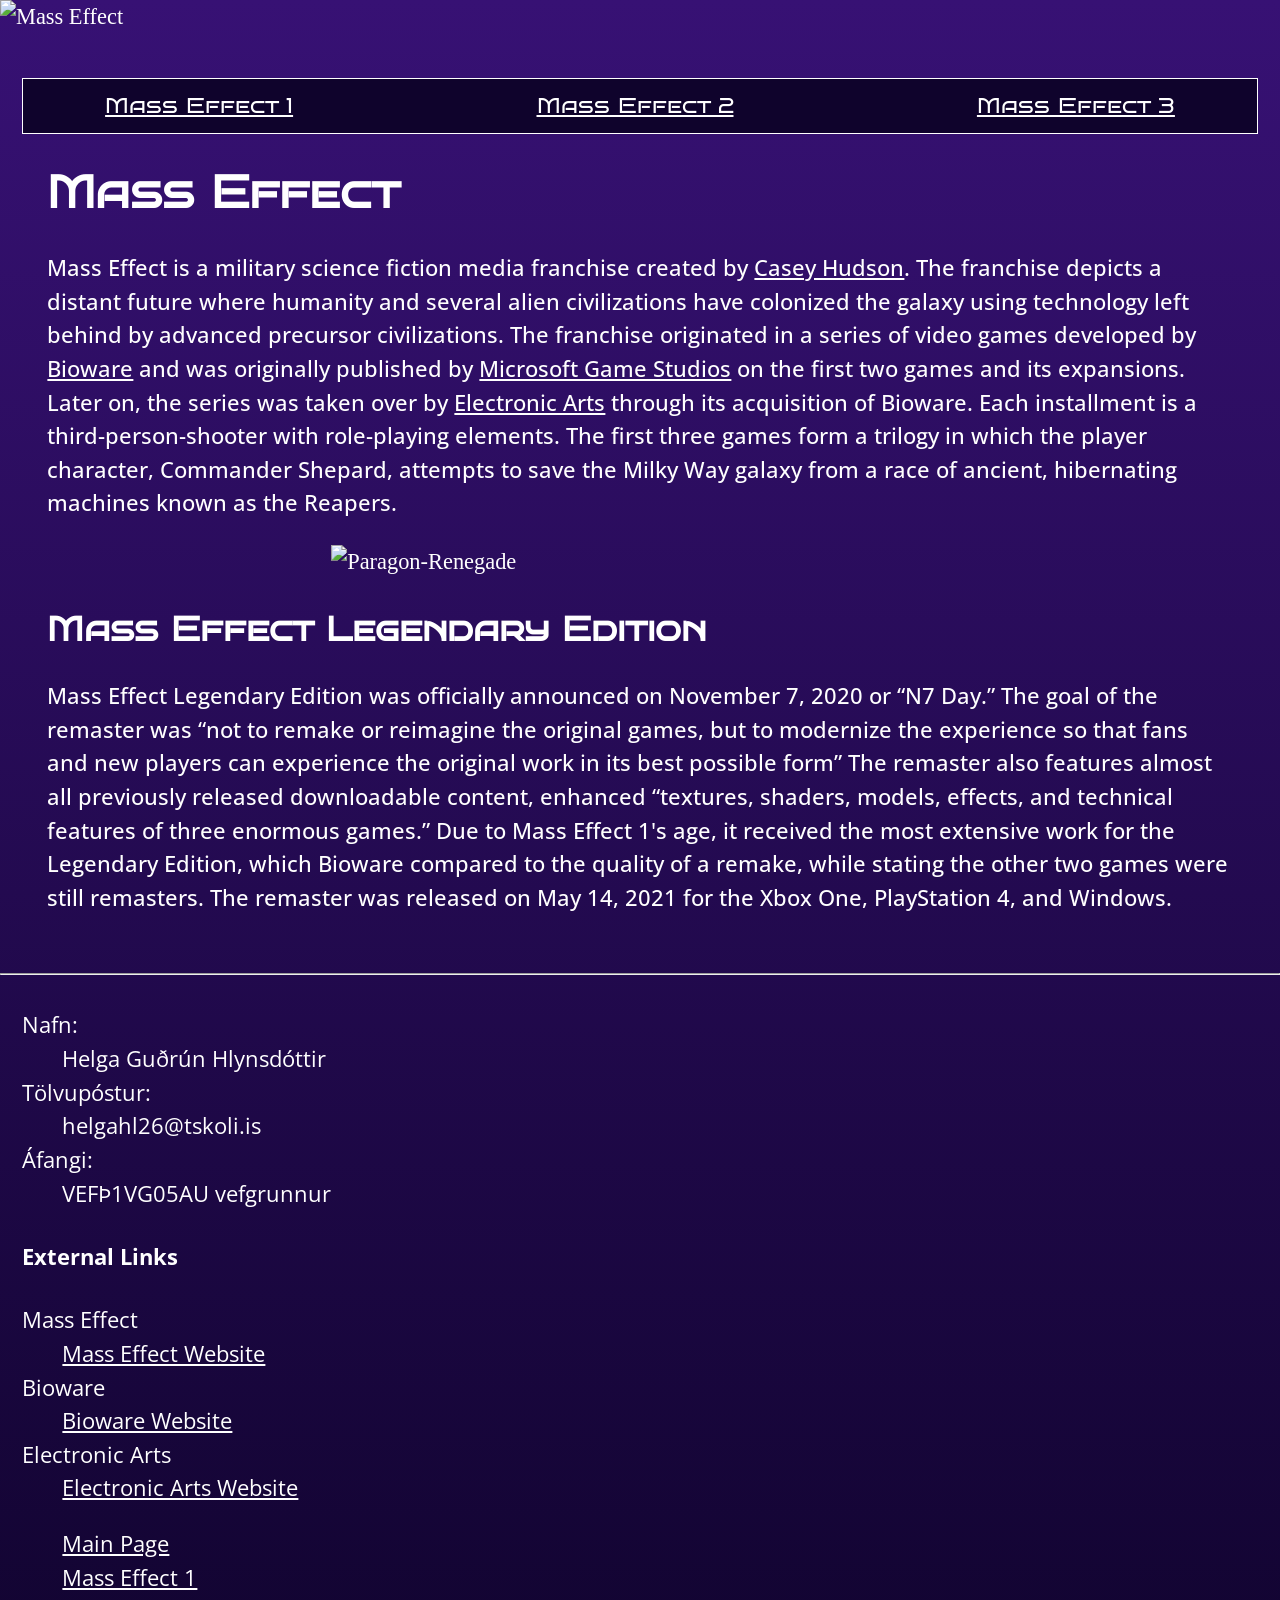
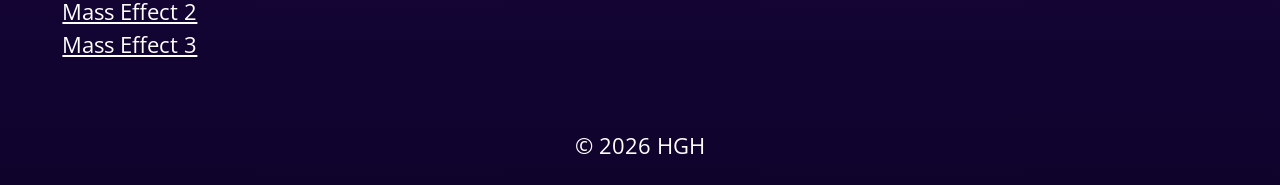
==== index.html @ 8696a53c "Rename Index.html to index.html" ====
<!DOCTYPE html>
<html lang="en">
<head>
    <meta charset="UTF-8">
    <meta name="viewport" content="width=device-width, initial-scale=1.0">
    <title>Mass Effect</title>
    <link rel="preconnect" href="https://fonts.googleapis.com">
<link rel="preconnect" href="https://fonts.gstatic.com" crossorigin>
<link href="https://fonts.googleapis.com/css2?family=Bruno+Ace+SC&family=Open+Sans:ital,wght@0,300..800;1,300..800&display=swap" rel="stylesheet">
    <link rel="stylesheet" href="MainPage.css">
</head>
<picture>
      <source media="(min-width:1930px)" srcset="Mass-Effect-MP.jpg">
      <source media="(min-width:1280px)" srcset="Mass-Effect-MP.jpg">
      <source media="(min-width:960px)" srcset="Mass-Effect-MP.jpg"> 
      <source media="(min-width:600px)" srcset="Mass-Effect-MP.jpg">
      <source media="(min-width:480px)" srcset="Mass-Effect-MP.jpg"> 
      <source media="(min-width:0px)" srcset="Mass-Effect-MP.jpg"> 
      <img src="Myndir/Mass-Effect-MP.jpg" alt="Mass Effect" style="width:auto;">
</picture>
<div class="bg-color">
<div class="sticky">
<nav>
    <ul class="nav">
        <li><a href="Mass-Effect1.html">Mass Effect 1</a></li>
        <li><a href="Mass-Effect2.html">Mass Effect 2</a></li>
        <li><a href="Mass-Effect3.html">Mass Effect 3</a></li>
    </ul>
</nav>
</div>
<header>
    <h1 class="h1">Mass Effect</h1>
</header>
<body>
    <p class="p">Mass Effect is a military science fiction media franchise created by <a href="https://en.wikipedia.org/wiki/Casey_Hudson">Casey Hudson</a>. The franchise depicts a distant future where humanity and several alien civilizations have colonized the galaxy using technology left behind by advanced precursor civilizations.
The franchise originated in a series of video games developed by <a href="https://en.wikipedia.org/wiki/BioWare">Bioware</a> and was originally published by <a href="https://en.wikipedia.org/wiki/Microsoft_Game_Studios">Microsoft Game Studios</a> on the first two games and its expansions. Later on, the series was taken over by <a href="https://en.wikipedia.org/wiki/Electronic_Arts">Electronic Arts</a> through its acquisition of Bioware. Each installment is a third-person-shooter with role-playing elements. The first three games form a trilogy in which the player character, Commander Shepard, attempts to save the Milky Way galaxy from a race of ancient, hibernating machines known as the Reapers.
</p>
<picture>
    <source media="(min-width:1930px)" srcset="Paragon-Renegade.png">
    <source media="(min-width:1280px)" srcset="Paragon-Renegade.png">
    <source media="(min-width:960px)" srcset="Paragon-Renegade.png"> 
    <source media="(min-width:600px)" srcset="Paragon-Renegade.png">
    <source media="(min-width:480px)" srcset="Paragon-Renegade.png"> 
    <source media="(min-width:0px)" srcset="Paragon-Renegade.png"> 
    <img src="Myndir/Paragon-Renegade.png" alt="Paragon-Renegade" style="width:50%;">
</picture>
<h2 class="h2"> Mass Effect Legendary Edition</h2>
<p class="p">Mass Effect Legendary Edition was officially announced on November 7, 2020 or “N7 Day.” The goal of the remaster was “not to remake or reimagine the original games, but to modernize the experience so that fans and new players can experience the original work in its best possible form” The remaster also features almost all previously released downloadable content, enhanced “textures, shaders, models, effects, and technical features of three enormous games.” Due to Mass Effect 1's age, it received the most extensive work for the Legendary Edition, which Bioware compared to the quality of a remake, while stating the other two games were still remasters. The remaster was released on May 14, 2021 for the Xbox One, PlayStation 4, and Windows.</p>
</div>
<hr>
<footer class="col-3">
<nav>
        <dl class="container col-3">
          <dt>Nafn:</dt>
          <dd>Helga Guðrún Hlynsdóttir</dd>
          <dt>Tölvupóstur:</dt>
          <dd>helgahl26@tskoli.is</dd>
          <dt>Áfangi:</dt>
          <dd>VEFÞ1VG05AU vefgrunnur</dd>
        </dl>
          <h4>External Links</h4>
          <dl class="container col-3">
          <dt>Mass Effect</dt>
          <dd><a href="https://www.ea.com/games/mass-effect" target="_blank">Mass Effect Website</a></dd>
          <dt>Bioware</dt>
          <dd><a href="https://www.bioware.com/" target="_blank">Bioware Website</a></dd>
          <dt>Electronic Arts</dt>
          <dd><a href="https://www.electronicarts.com/" target="_blank">Electronic Arts Website</a></dd>
        </dl>
      </nav>
<nav>
        <ul> <!-- Absolute links "target _blank" opnar nýjan glugga í vafranum !aðeins notað þegar vísað er út úr eigin vef-->
          <li> 
            <a href="Index.html" target="_blank" title="Vefgrunnur">Main Page</a>        
          </li>  
          <li>
            <a href="Mass-Effect1.html">Mass Effect 1</a> 
          </li>
          <li>
            <a href="Mass-Effect2.html">Mass Effect 2</a> 
          </li>
          <li>
            <a href="Mass-Effect3.html">Mass Effect 3</a>  
          </li>
      </nav>
</footer>
    <p class="copy">&copy; 2026 HGH</p>
</body>
</html>
---- MainPage.css ----
html {
    scroll-behavior: smooth;
}
body {
    margin: 0;
    font-size: 1.2em;
    line-height: 1.5;   
    color: white;
    background-image: linear-gradient(to bottom, rgb(55, 17, 116), rgb(15, 3, 44));    
}
.bg-color {
    color: rgb(255, 255, 255);
    padding: 1em;
}
.nav {
    display: grid;
    text-align: center;
    list-style-type: none;
    column-gap: 100px;
    padding: 10px;
    font-family: "Bruno Ace SC", sans-serif;
    margin: 10;
    grid-template-rows: auto auto auto;
    grid-template-columns: auto auto auto;
    border: 1px solid rgb(255, 255, 255);
    background-color: rgb(15, 3, 44);
}
.sticky {
    position: sticky;
    top: 0;
    z-index: 1000;
}
img {
     max-width: 100%;
     height: auto;
     display: block;
     margin: auto;
}
.p {
  font-family: "Open Sans", sans-serif;
  font-optical-sizing: auto;
  font-weight: 500;
  font-style: normal;
  font-variation-settings: 
    "width" 100;
    margin: 25px;
}
.h1{
  font-family: "Bruno Ace SC", sans-serif;
  font-weight: 700;
  font-style: normal;
  margin: 25px;
}
.h2{
  font-family: "Bruno Ace SC", sans-serif;
  font-weight: 700;
  font-style: normal;
  margin: 25px;
}
a {
    color: rgb(252, 252, 252);
}
a:visited {
    columns: rgb(255, 255, 255);
}
a:hover, a:active {
    columns: #000;
    text-decoration: none;
}
footer {
    color: rgb(255, 255, 255);
    font-family: "Open Sans", sans-serif;
    padding: 1em;
}footer ul{
    list-style: none;
}
a, footer a {
    color: rgb(255, 255, 255);
}
footer a {
    line-height: 1.5;
}
footer a:visited {
    color: rgb(255, 255, 255);
}
footer a:active, .footer a:hover {
    text-decoration: none;
}

.copy {
    text-align: center;
    font-family: "Open Sans", sans-serif;
}
@media screen and (min-width:48em) {
    .col-3 {
        grid-template-columns: 1fr 1fr 1fr;
        gap: 1em;
        row-gap: 1em;
    }
}
@media screen and (min-width:60em) {
    .col-3 {
        gap: 1.5em;
        row-gap: 1.5em;
    }

}
@media screen and (min-width:80em) {
    body {
        font-size: 1.4rem;
    }
    .container {
        max-width: 80em;
        margin: 0 auto;
    }
}
@media screen and (min-width:100em) {
    .container {
        max-width: auto;
    }
}
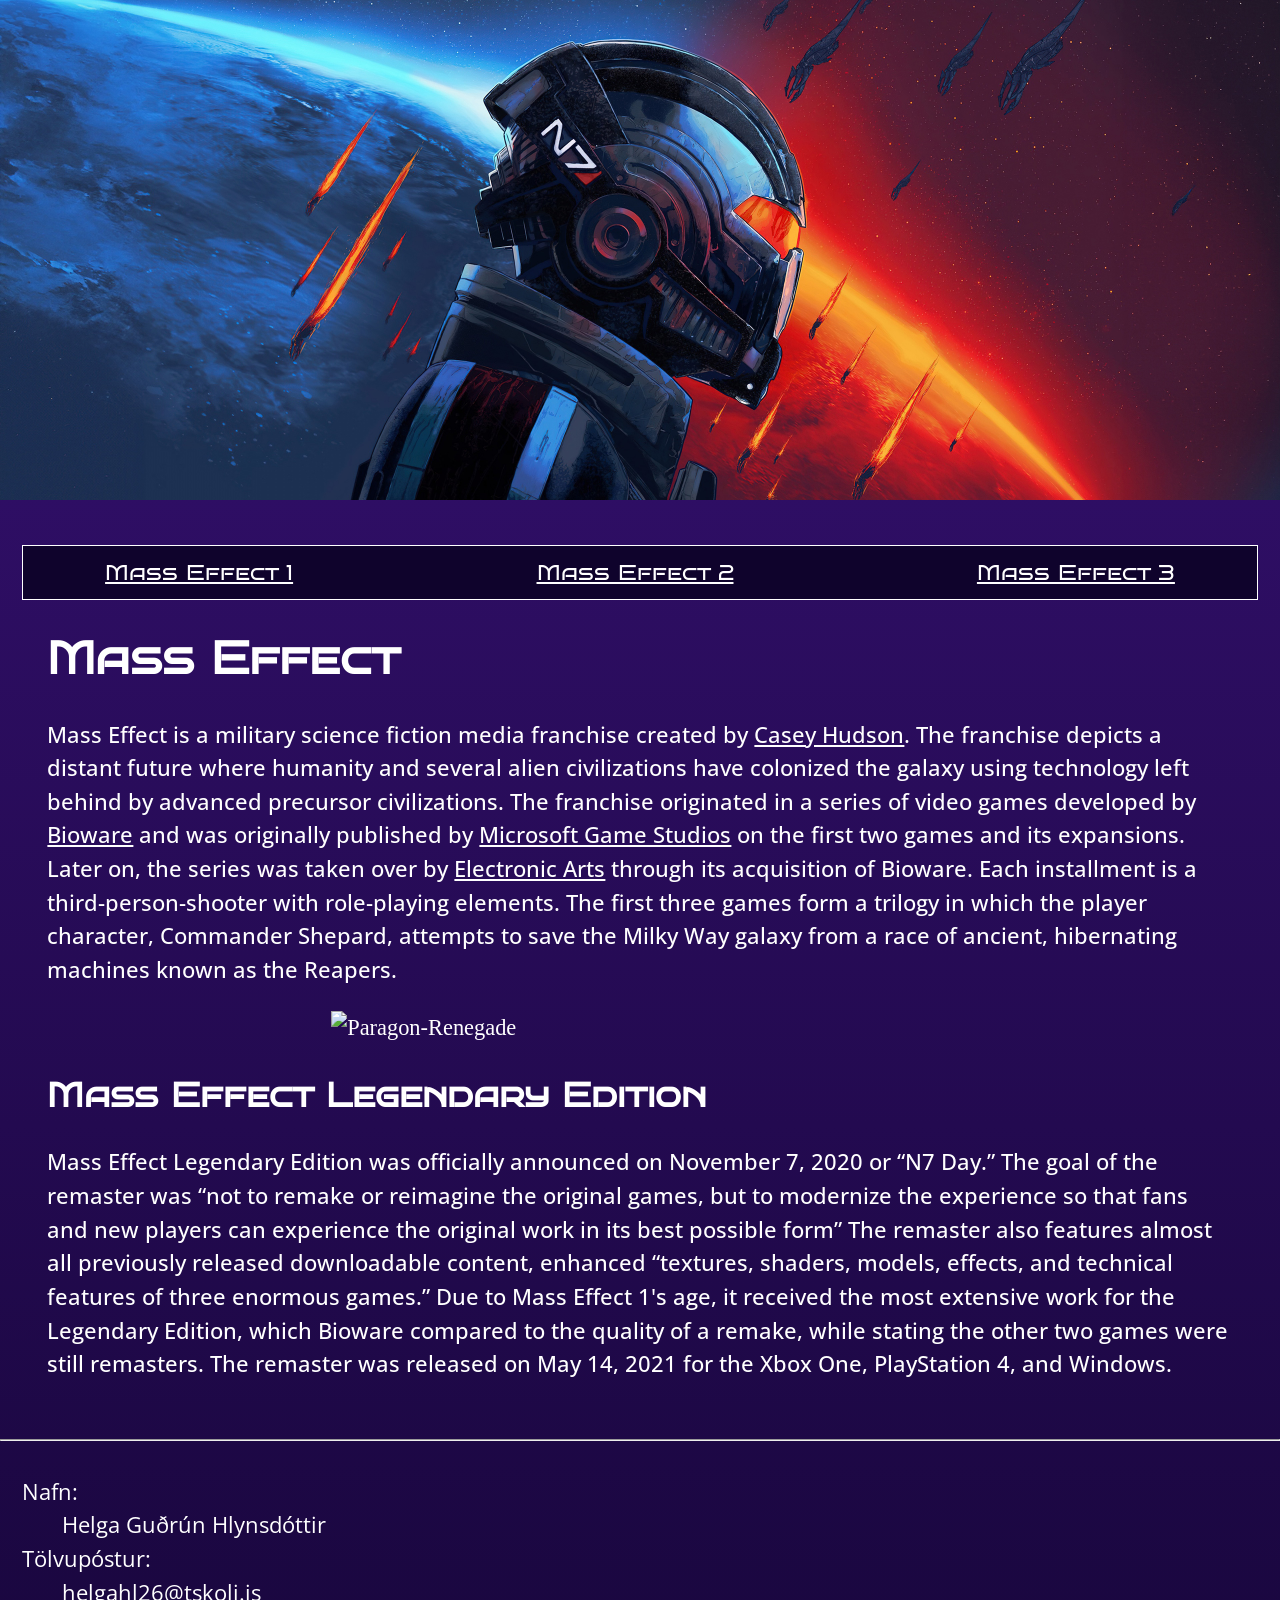
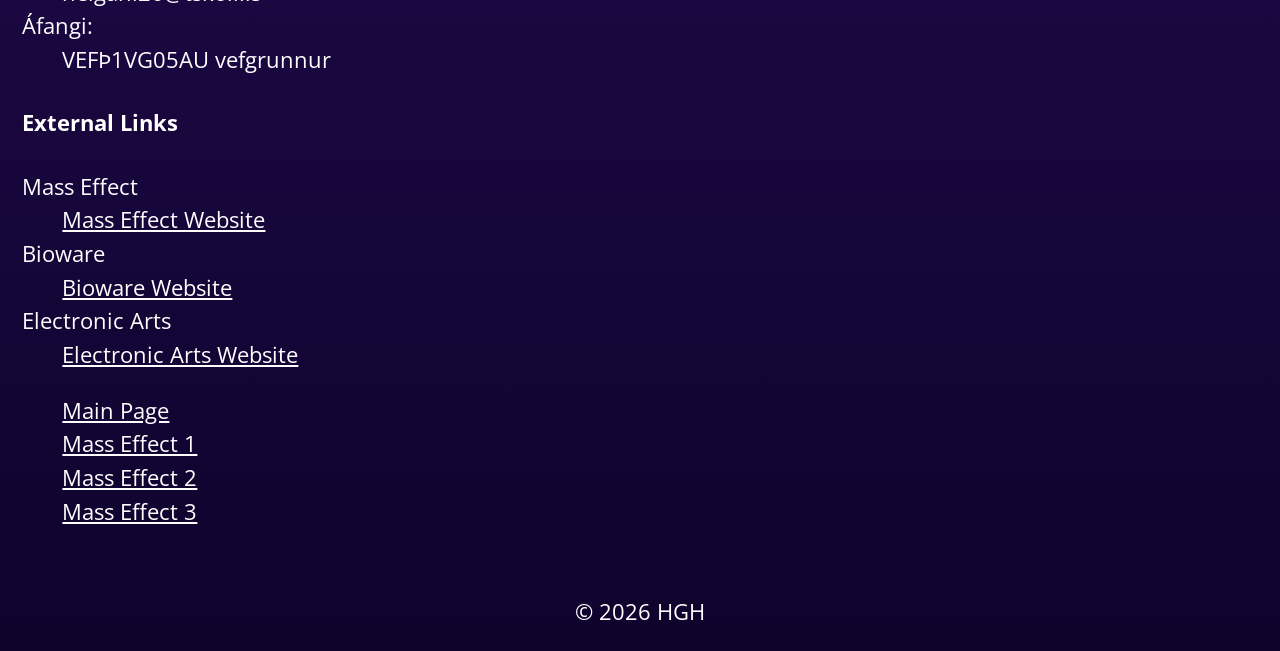
==== commit dfbb56c1: "Fix image paths and HTML structure in index.html Updated image source paths and corrected HTML struc" ====
--- a/index.html
+++ b/index.html
@@ -10,12 +10,6 @@
     <link rel="stylesheet" href="MainPage.css">
 </head>
 <picture>
-      <source media="(min-width:1930px)" srcset="Mass-Effect-MP.jpg">
-      <source media="(min-width:1280px)" srcset="Mass-Effect-MP.jpg">
-      <source media="(min-width:960px)" srcset="Mass-Effect-MP.jpg"> 
-      <source media="(min-width:600px)" srcset="Mass-Effect-MP.jpg">
-      <source media="(min-width:480px)" srcset="Mass-Effect-MP.jpg"> 
-      <source media="(min-width:0px)" srcset="Mass-Effect-MP.jpg"> 
       <img src="Myndir/Mass-Effect-MP.jpg" alt="Mass Effect" style="width:auto;">
 </picture>
 <div class="bg-color">
@@ -42,7 +36,7 @@
     <source media="(min-width:600px)" srcset="Paragon-Renegade.png">
     <source media="(min-width:480px)" srcset="Paragon-Renegade.png"> 
     <source media="(min-width:0px)" srcset="Paragon-Renegade.png"> 
-    <img src="Myndir/Paragon-Renegade.png" alt="Paragon-Renegade" style="width:50%;">
+    <img src="Paragon-Renegade.png" alt="Paragon-Renegade" style="width:50%;">
 </picture>
 <h2 class="h2"> Mass Effect Legendary Edition</h2>
 <p class="p">Mass Effect Legendary Edition was officially announced on November 7, 2020 or “N7 Day.” The goal of the remaster was “not to remake or reimagine the original games, but to modernize the experience so that fans and new players can experience the original work in its best possible form” The remaster also features almost all previously released downloadable content, enhanced “textures, shaders, models, effects, and technical features of three enormous games.” Due to Mass Effect 1's age, it received the most extensive work for the Legendary Edition, which Bioware compared to the quality of a remake, while stating the other two games were still remasters. The remaster was released on May 14, 2021 for the Xbox One, PlayStation 4, and Windows.</p>
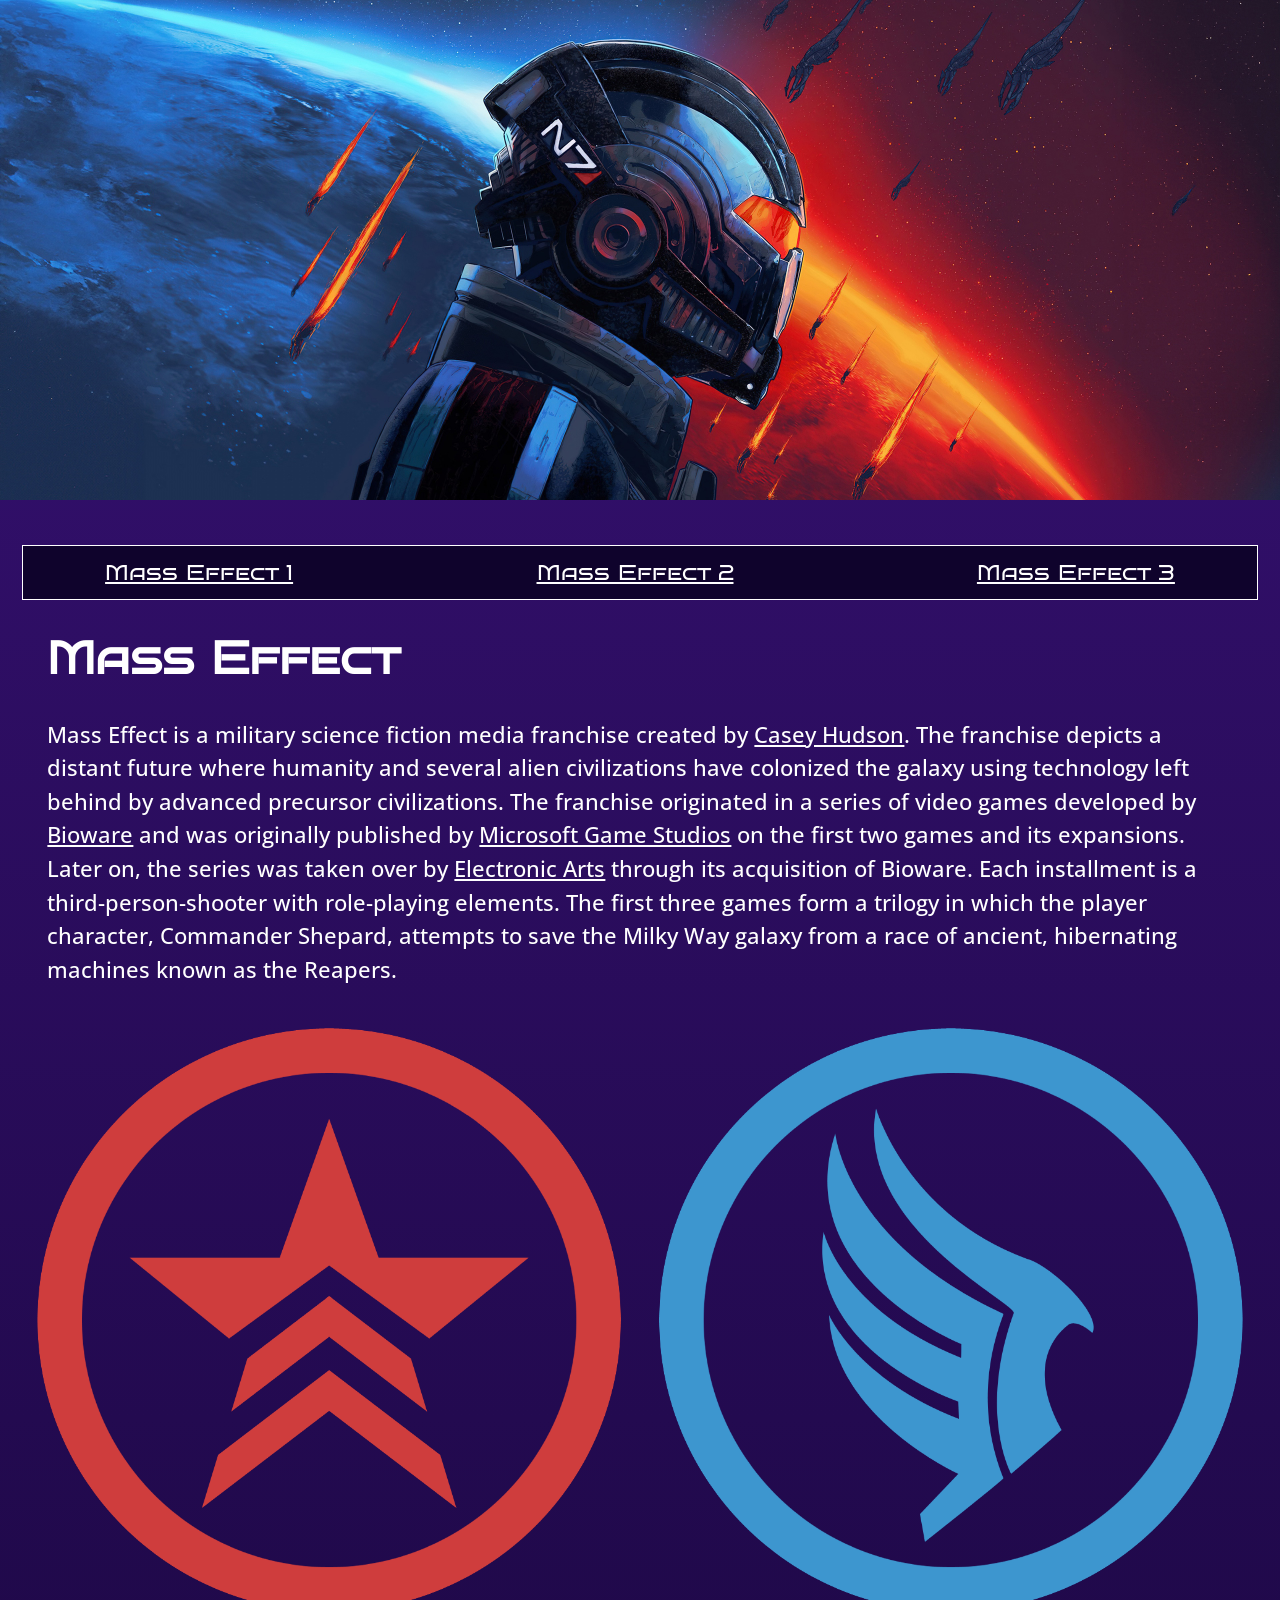
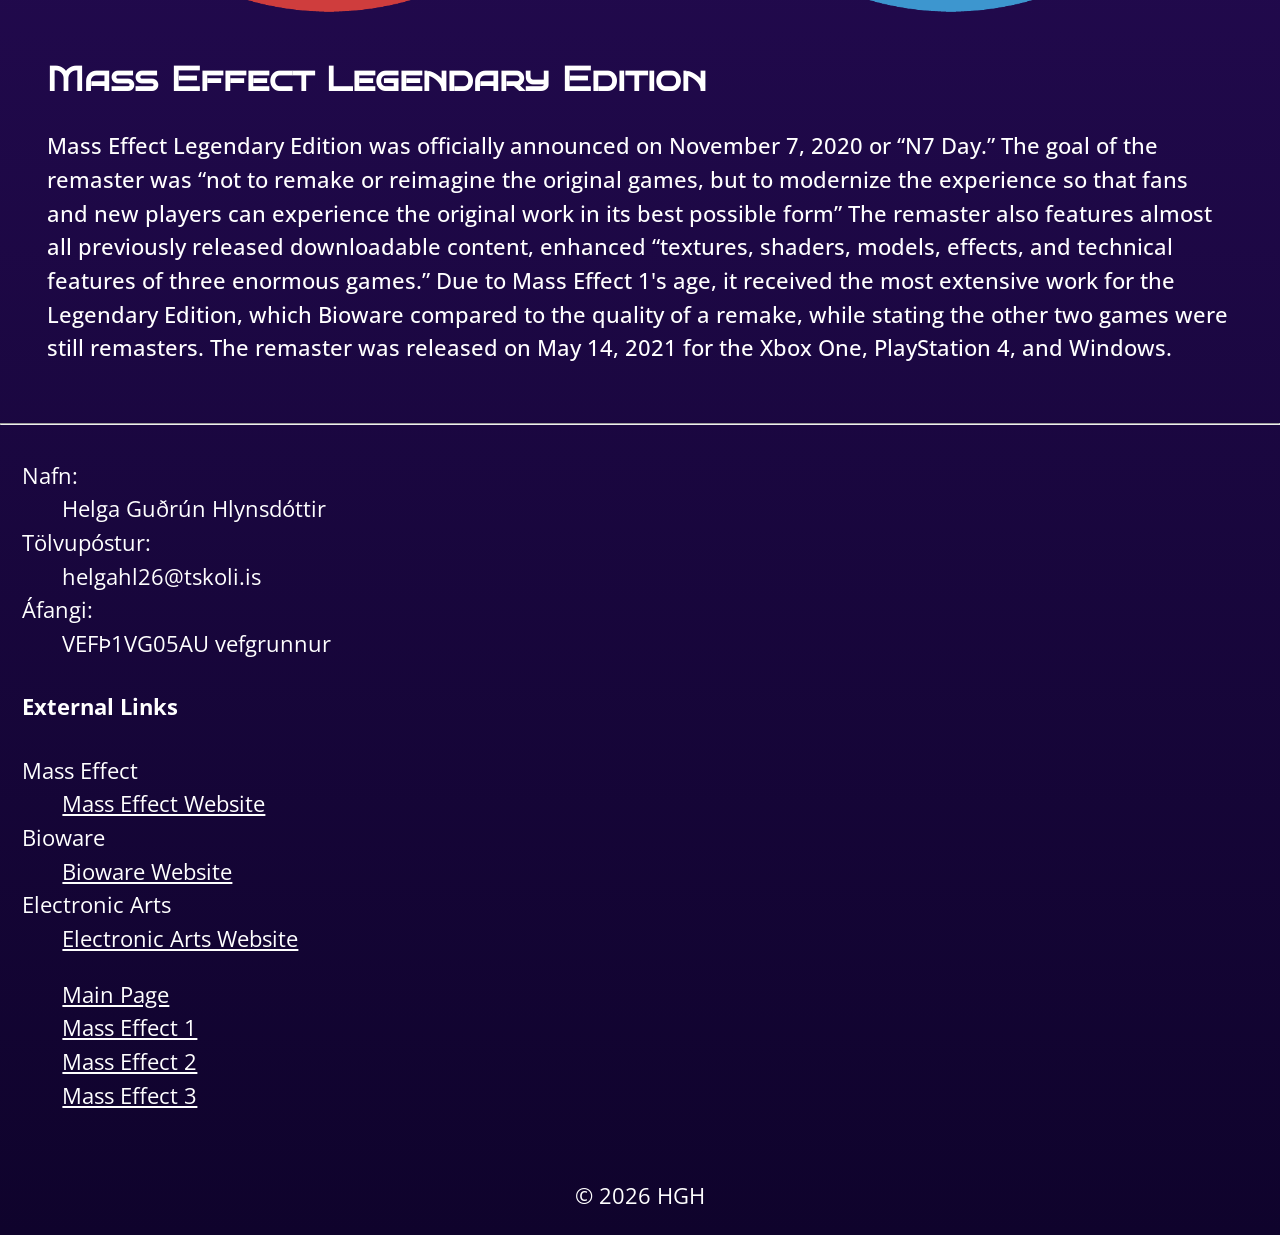
==== commit b670fbb1: "Revise index.html structure and content Updated the HTML structure and content for the Mass Effect p" ====
--- a/index.html
+++ b/index.html
@@ -30,13 +30,7 @@
 The franchise originated in a series of video games developed by <a href="https://en.wikipedia.org/wiki/BioWare">Bioware</a> and was originally published by <a href="https://en.wikipedia.org/wiki/Microsoft_Game_Studios">Microsoft Game Studios</a> on the first two games and its expansions. Later on, the series was taken over by <a href="https://en.wikipedia.org/wiki/Electronic_Arts">Electronic Arts</a> through its acquisition of Bioware. Each installment is a third-person-shooter with role-playing elements. The first three games form a trilogy in which the player character, Commander Shepard, attempts to save the Milky Way galaxy from a race of ancient, hibernating machines known as the Reapers.
 </p>
 <picture>
-    <source media="(min-width:1930px)" srcset="Paragon-Renegade.png">
-    <source media="(min-width:1280px)" srcset="Paragon-Renegade.png">
-    <source media="(min-width:960px)" srcset="Paragon-Renegade.png"> 
-    <source media="(min-width:600px)" srcset="Paragon-Renegade.png">
-    <source media="(min-width:480px)" srcset="Paragon-Renegade.png"> 
-    <source media="(min-width:0px)" srcset="Paragon-Renegade.png"> 
-    <img src="Paragon-Renegade.png" alt="Paragon-Renegade" style="width:50%;">
+    <img src="Myndir/Paragon-Renegade.png" alt="Paragon-Renegade" style="width:50;">
 </picture>
 <h2 class="h2"> Mass Effect Legendary Edition</h2>
 <p class="p">Mass Effect Legendary Edition was officially announced on November 7, 2020 or “N7 Day.” The goal of the remaster was “not to remake or reimagine the original games, but to modernize the experience so that fans and new players can experience the original work in its best possible form” The remaster also features almost all previously released downloadable content, enhanced “textures, shaders, models, effects, and technical features of three enormous games.” Due to Mass Effect 1's age, it received the most extensive work for the Legendary Edition, which Bioware compared to the quality of a remake, while stating the other two games were still remasters. The remaster was released on May 14, 2021 for the Xbox One, PlayStation 4, and Windows.</p>
